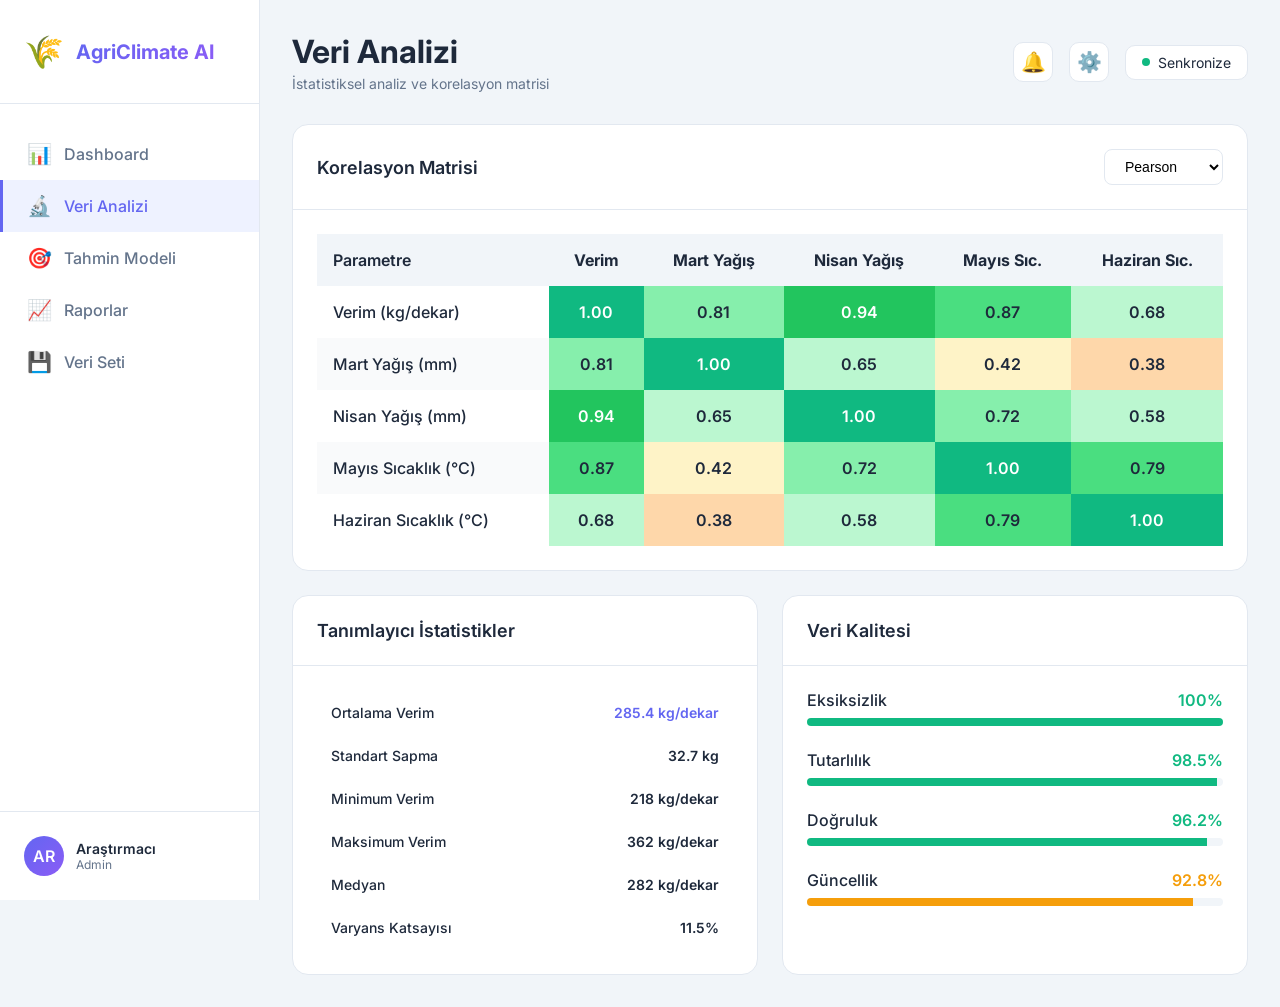
==== analysis.html @ 13684c62 "first commit" ====
<!DOCTYPE html>
<html lang="tr">
<head>
    <meta charset="UTF-8">
    <meta name="viewport" content="width=device-width, initial-scale=1.0">
    <title>Veri Analizi - AgriClimate AI</title>
    <link href="https://fonts.googleapis.com/css2?family=Inter:wght@300;400;500;600;700;800&display=swap" rel="stylesheet">
    <link rel="stylesheet" href="styles.css">
</head>
<body>
    <aside class="sidebar">
        <div class="logo-container">
            <div class="logo-icon">🌾</div>
            <div class="logo-text">AgriClimate AI</div>
        </div>
        
        <nav class="nav-menu">
            <a href="index.html" class="nav-item">
                <span class="nav-icon">📊</span>
                <span class="nav-text">Dashboard</span>
            </a>
            <a href="analysis.html" class="nav-item active">
                <span class="nav-icon">🔬</span>
                <span class="nav-text">Veri Analizi</span>
            </a>
            <a href="prediction.html" class="nav-item">
                <span class="nav-icon">🎯</span>
                <span class="nav-text">Tahmin Modeli</span>
            </a>
            <a href="reports.html" class="nav-item">
                <span class="nav-icon">📈</span>
                <span class="nav-text">Raporlar</span>
            </a>
            <a href="data.html" class="nav-item">
                <span class="nav-icon">💾</span>
                <span class="nav-text">Veri Seti</span>
            </a>
        </nav>
        
        <div class="sidebar-footer">
            <div class="user-info">
                <div class="user-avatar">AR</div>
                <div class="user-details">
                    <div class="user-name">Araştırmacı</div>
                    <div class="user-role">Admin</div>
                </div>
            </div>
        </div>
    </aside>

    <main class="main-content">
        <header class="top-bar">
            <div class="page-title">
                <h1>Veri Analizi</h1>
                <p class="page-subtitle">İstatistiksel analiz ve korelasyon matrisi</p>
            </div>
            <div class="top-actions">
                <button class="btn-icon">🔔</button>
                <button class="btn-icon">⚙️</button>
                <div class="sync-status">
                    <span class="status-dot"></span>
                    <span>Senkronize</span>
                </div>
            </div>
        </header>

        <div class="dashboard-grid">
            <section class="panel" style="grid-column: span 12;">
                <div class="panel-header">
                    <h2>Korelasyon Matrisi</h2>
                    <select class="select-small">
                        <option>Pearson</option>
                        <option>Spearman</option>
                        <option>Kendall</option>
                    </select>
                </div>
                <div class="panel-content">
                    <div style="overflow-x: auto;">
                        <table style="width: 100%; border-collapse: collapse;">
                            <thead>
                                <tr style="background: var(--light);">
                                    <th style="padding: 1rem; text-align: left; font-weight: 600;">Parametre</th>
                                    <th style="padding: 1rem; text-align: center;">Verim</th>
                                    <th style="padding: 1rem; text-align: center;">Mart Yağış</th>
                                    <th style="padding: 1rem; text-align: center;">Nisan Yağış</th>
                                    <th style="padding: 1rem; text-align: center;">Mayıs Sıc.</th>
                                    <th style="padding: 1rem; text-align: center;">Haziran Sıc.</th>
                                </tr>
                            </thead>
                            <tbody>
                                <tr>
                                    <td style="padding: 1rem; font-weight: 500;">Verim (kg/dekar)</td>
                                    <td style="padding: 1rem; text-align: center; background: #10b981; color: white; font-weight: 600;">1.00</td>
                                    <td style="padding: 1rem; text-align: center; background: #86efac; font-weight: 600;">0.81</td>
                                    <td style="padding: 1rem; text-align: center; background: #22c55e; color: white; font-weight: 600;">0.94</td>
                                    <td style="padding: 1rem; text-align: center; background: #4ade80; font-weight: 600;">0.87</td>
                                    <td style="padding: 1rem; text-align: center; background: #bbf7d0; font-weight: 600;">0.68</td>
                                </tr>
                                <tr style="background: #f9fafb;">
                                    <td style="padding: 1rem; font-weight: 500;">Mart Yağış (mm)</td>
                                    <td style="padding: 1rem; text-align: center; background: #86efac; font-weight: 600;">0.81</td>
                                    <td style="padding: 1rem; text-align: center; background: #10b981; color: white; font-weight: 600;">1.00</td>
                                    <td style="padding: 1rem; text-align: center; background: #bbf7d0; font-weight: 600;">0.65</td>
                                    <td style="padding: 1rem; text-align: center; background: #fef3c7; font-weight: 600;">0.42</td>
                                    <td style="padding: 1rem; text-align: center; background: #fed7aa; font-weight: 600;">0.38</td>
                                </tr>
                                <tr>
                                    <td style="padding: 1rem; font-weight: 500;">Nisan Yağış (mm)</td>
                                    <td style="padding: 1rem; text-align: center; background: #22c55e; color: white; font-weight: 600;">0.94</td>
                                    <td style="padding: 1rem; text-align: center; background: #bbf7d0; font-weight: 600;">0.65</td>
                                    <td style="padding: 1rem; text-align: center; background: #10b981; color: white; font-weight: 600;">1.00</td>
                                    <td style="padding: 1rem; text-align: center; background: #86efac; font-weight: 600;">0.72</td>
                                    <td style="padding: 1rem; text-align: center; background: #bbf7d0; font-weight: 600;">0.58</td>
                                </tr>
                                <tr style="background: #f9fafb;">
                                    <td style="padding: 1rem; font-weight: 500;">Mayıs Sıcaklık (°C)</td>
                                    <td style="padding: 1rem; text-align: center; background: #4ade80; font-weight: 600;">0.87</td>
                                    <td style="padding: 1rem; text-align: center; background: #fef3c7; font-weight: 600;">0.42</td>
                                    <td style="padding: 1rem; text-align: center; background: #86efac; font-weight: 600;">0.72</td>
                                    <td style="padding: 1rem; text-align: center; background: #10b981; color: white; font-weight: 600;">1.00</td>
                                    <td style="padding: 1rem; text-align: center; background: #4ade80; font-weight: 600;">0.79</td>
                                </tr>
                                <tr>
                                    <td style="padding: 1rem; font-weight: 500;">Haziran Sıcaklık (°C)</td>
                                    <td style="padding: 1rem; text-align: center; background: #bbf7d0; font-weight: 600;">0.68</td>
                                    <td style="padding: 1rem; text-align: center; background: #fed7aa; font-weight: 600;">0.38</td>
                                    <td style="padding: 1rem; text-align: center; background: #bbf7d0; font-weight: 600;">0.58</td>
                                    <td style="padding: 1rem; text-align: center; background: #4ade80; font-weight: 600;">0.79</td>
                                    <td style="padding: 1rem; text-align: center; background: #10b981; color: white; font-weight: 600;">1.00</td>
                                </tr>
                            </tbody>
                        </table>
                    </div>
                </div>
            </section>

            <section class="panel" style="grid-column: span 6;">
                <div class="panel-header">
                    <h2>Tanımlayıcı İstatistikler</h2>
                </div>
                <div class="panel-content">
                    <table style="width: 100%; font-size: 0.875rem;">
                        <tr style="border-bottom: 1px solid #e2e8f0;">
                            <td style="padding: 0.75rem; font-weight: 500;">Ortalama Verim</td>
                            <td style="padding: 0.75rem; text-align: right; color: var(--primary); font-weight: 600;">285.4 kg/dekar</td>
                        </tr>
                        <tr style="border-bottom: 1px solid #e2e8f0;">
                            <td style="padding: 0.75rem; font-weight: 500;">Standart Sapma</td>
                            <td style="padding: 0.75rem; text-align: right; font-weight: 600;">32.7 kg</td>
                        </tr>
                        <tr style="border-bottom: 1px solid #e2e8f0;">
                            <td style="padding: 0.75rem; font-weight: 500;">Minimum Verim</td>
                            <td style="padding: 0.75rem; text-align: right; font-weight: 600;">218 kg/dekar</td>
                        </tr>
                        <tr style="border-bottom: 1px solid #e2e8f0;">
                            <td style="padding: 0.75rem; font-weight: 500;">Maksimum Verim</td>
                            <td style="padding: 0.75rem; text-align: right; font-weight: 600;">362 kg/dekar</td>
                        </tr>
                        <tr style="border-bottom: 1px solid #e2e8f0;">
                            <td style="padding: 0.75rem; font-weight: 500;">Medyan</td>
                            <td style="padding: 0.75rem; text-align: right; font-weight: 600;">282 kg/dekar</td>
                        </tr>
                        <tr>
                            <td style="padding: 0.75rem; font-weight: 500;">Varyans Katsayısı</td>
                            <td style="padding: 0.75rem; text-align: right; font-weight: 600;">11.5%</td>
                        </tr>
                    </table>
                </div>
            </section>

            <section class="panel" style="grid-column: span 6;">
                <div class="panel-header">
                    <h2>Veri Kalitesi</h2>
                </div>
                <div class="panel-content">
                    <div style="margin-bottom: 1.5rem;">
                        <div style="display: flex; justify-content: space-between; margin-bottom: 0.5rem;">
                            <span style="font-weight: 500;">Eksiksizlik</span>
                            <span style="font-weight: 600; color: var(--success);">100%</span>
                        </div>
                        <div style="height: 8px; background: var(--light); border-radius: 4px; overflow: hidden;">
                            <div style="width: 100%; height: 100%; background: var(--success);"></div>
                        </div>
                    </div>
                    <div style="margin-bottom: 1.5rem;">
                        <div style="display: flex; justify-content: space-between; margin-bottom: 0.5rem;">
                            <span style="font-weight: 500;">Tutarlılık</span>
                            <span style="font-weight: 600; color: var(--success);">98.5%</span>
                        </div>
                        <div style="height: 8px; background: var(--light); border-radius: 4px; overflow: hidden;">
                            <div style="width: 98.5%; height: 100%; background: var(--success);"></div>
                        </div>
                    </div>
                    <div style="margin-bottom: 1.5rem;">
                        <div style="display: flex; justify-content: space-between; margin-bottom: 0.5rem;">
                            <span style="font-weight: 500;">Doğruluk</span>
                            <span style="font-weight: 600; color: var(--success);">96.2%</span>
                        </div>
                        <div style="height: 8px; background: var(--light); border-radius: 4px; overflow: hidden;">
                            <div style="width: 96.2%; height: 100%; background: var(--success);"></div>
                        </div>
                    </div>
                    <div>
                        <div style="display: flex; justify-content: space-between; margin-bottom: 0.5rem;">
                            <span style="font-weight: 500;">Güncellik</span>
                            <span style="font-weight: 600; color: var(--warning);">92.8%</span>
                        </div>
                        <div style="height: 8px; background: var(--light); border-radius: 4px; overflow: hidden;">
                            <div style="width: 92.8%; height: 100%; background: var(--warning);"></div>
                        </div>
                    </div>
                </div>
            </section>
        </div>
    </main>
</body>
</html>
---- styles.css ----
* {
    margin: 0;
    padding: 0;
    box-sizing: border-box;
}

:root {
    --primary: #6366f1;
    --primary-dark: #4f46e5;
    --success: #10b981;
    --warning: #f59e0b;
    --danger: #ef4444;
    --info: #3b82f6;
    --dark: #1e293b;
    --gray: #64748b;
    --light: #f1f5f9;
    --white: #ffffff;
    --sidebar-width: 260px;
}

body {
    font-family: 'Inter', sans-serif;
    background: var(--light);
    color: var(--dark);
    display: flex;
    min-height: 100vh;
}

/* Sidebar */
.sidebar {
    width: var(--sidebar-width);
    background: var(--white);
    border-right: 1px solid #e2e8f0;
    display: flex;
    flex-direction: column;
    position: fixed;
    height: 100vh;
    z-index: 100;
}

.logo-container {
    padding: 2rem 1.5rem;
    display: flex;
    align-items: center;
    gap: 0.75rem;
    border-bottom: 1px solid #e2e8f0;
}

.logo-icon {
    font-size: 2rem;
}

.logo-text {
    font-size: 1.25rem;
    font-weight: 700;
    background: linear-gradient(135deg, var(--primary), #8b5cf6);
    -webkit-background-clip: text;
    -webkit-text-fill-color: transparent;
}

.nav-menu {
    flex: 1;
    padding: 1.5rem 0;
}

.nav-item {
    display: flex;
    align-items: center;
    gap: 0.75rem;
    padding: 0.875rem 1.5rem;
    color: var(--gray);
    text-decoration: none;
    transition: all 0.2s;
    font-weight: 500;
    border-left: 3px solid transparent;
}

.nav-item:hover {
    background: var(--light);
    color: var(--primary);
}

.nav-item.active {
    background: #eef2ff;
    color: var(--primary);
    border-left-color: var(--primary);
}

.nav-icon {
    font-size: 1.25rem;
}

.sidebar-footer {
    padding: 1.5rem;
    border-top: 1px solid #e2e8f0;
}

.user-info {
    display: flex;
    align-items: center;
    gap: 0.75rem;
}

.user-avatar {
    width: 40px;
    height: 40px;
    border-radius: 50%;
    background: linear-gradient(135deg, var(--primary), #8b5cf6);
    display: flex;
    align-items: center;
    justify-content: center;
    color: white;
    font-weight: 600;
}

.user-details {
    flex: 1;
}

.user-name {
    font-weight: 600;
    font-size: 0.875rem;
}

.user-role {
    font-size: 0.75rem;
    color: var(--gray);
}

/* Main Content */
.main-content {
    flex: 1;
    margin-left: var(--sidebar-width);
    padding: 2rem;
}

/* Top Bar */
.top-bar {
    display: flex;
    justify-content: space-between;
    align-items: center;
    margin-bottom: 2rem;
}

.page-title h1 {
    font-size: 2rem;
    font-weight: 700;
    margin-bottom: 0.25rem;
}

.page-subtitle {
    color: var(--gray);
    font-size: 0.875rem;
}

.top-actions {
    display: flex;
    align-items: center;
    gap: 1rem;
}

.btn-icon {
    width: 40px;
    height: 40px;
    border-radius: 10px;
    border: 1px solid #e2e8f0;
    background: white;
    cursor: pointer;
    font-size: 1.25rem;
    transition: all 0.2s;
    position: relative;
}

.btn-icon:hover {
    background: var(--light);
    transform: translateY(-2px);
}

.notification-badge {
    position: absolute;
    top: -5px;
    right: -5px;
    background: var(--danger);
    color: white;
    font-size: 0.625rem;
    padding: 0.125rem 0.375rem;
    border-radius: 10px;
    font-weight: 600;
}

.sync-status {
    display: flex;
    align-items: center;
    gap: 0.5rem;
    padding: 0.5rem 1rem;
    background: white;
    border-radius: 10px;
    border: 1px solid #e2e8f0;
    font-size: 0.875rem;
}

.status-dot {
    width: 8px;
    height: 8px;
    border-radius: 50%;
    background: var(--success);
    animation: pulse 2s infinite;
}

@keyframes pulse {
    0%, 100% { opacity: 1; }
    50% { opacity: 0.5; }
}

/* Stats Grid */
.stats-grid {
    display: grid;
    grid-template-columns: repeat(auto-fit, minmax(250px, 1fr));
    gap: 1.5rem;
    margin-bottom: 2rem;
}

.stat-card {
    background: white;
    padding: 1.5rem;
    border-radius: 16px;
    border: 1px solid #e2e8f0;
    transition: all 0.3s;
}

.stat-card:hover {
    transform: translateY(-4px);
    box-shadow: 0 12px 24px rgba(0,0,0,0.1);
}

.stat-header {
    display: flex;
    justify-content: space-between;
    align-items: center;
    margin-bottom: 1rem;
}

.stat-icon {
    font-size: 2rem;
}

.stat-trend {
    font-size: 0.875rem;
    font-weight: 600;
    padding: 0.25rem 0.5rem;
    border-radius: 6px;
}

.stat-trend.up {
    background: #d1fae5;
    color: var(--success);
}

.stat-trend.down {
    background: #fee2e2;
    color: var(--danger);
}

.stat-value {
    font-size: 2.5rem;
    font-weight: 700;
    margin-bottom: 0.5rem;
}

.stat-card.primary .stat-value { color: var(--primary); }
.stat-card.success .stat-value { color: var(--success); }
.stat-card.warning .stat-value { color: var(--warning); }
.stat-card.info .stat-value { color: var(--info); }

.stat-label {
    color: var(--gray);
    font-size: 0.875rem;
    margin-bottom: 0.75rem;
}

.stat-footer {
    padding-top: 0.75rem;
    border-top: 1px solid #e2e8f0;
}

.stat-detail {
    font-size: 0.75rem;
    color: var(--gray);
}

/* Dashboard Grid */
.dashboard-grid {
    display: grid;
    grid-template-columns: repeat(12, 1fr);
    gap: 1.5rem;
}

.panel {
    background: white;
    border-radius: 16px;
    border: 1px solid #e2e8f0;
    overflow: hidden;
}

.panel-header {
    padding: 1.5rem;
    border-bottom: 1px solid #e2e8f0;
    display: flex;
    justify-content: space-between;
    align-items: center;
}

.panel-header h2 {
    font-size: 1.125rem;
    font-weight: 600;
}

.panel-content {
    padding: 1.5rem;
}

.live-prediction {
    grid-column: span 8;
}

.feature-importance {
    grid-column: span 4;
}

.time-series {
    grid-column: span 8;
}

.activity-log {
    grid-column: span 4;
}

/* Live Prediction */
.prediction-display {
    display: grid;
    grid-template-columns: 1fr auto;
    gap: 2rem;
    margin-bottom: 2rem;
    padding: 2rem;
    background: linear-gradient(135deg, #667eea 0%, #764ba2 100%);
    border-radius: 12px;
    color: white;
}

.prediction-main {
    text-align: center;
}

.prediction-label {
    font-size: 0.875rem;
    opacity: 0.9;
    margin-bottom: 1rem;
}

.prediction-value {
    font-size: 5rem;
    font-weight: 800;
    line-height: 1;
    transition: all 0.3s;
}

.prediction-unit {
    font-size: 1.25rem;
    opacity: 0.9;
    margin-top: 0.5rem;
}

.prediction-confidence {
    display: flex;
    flex-direction: column;
    align-items: center;
    gap: 0.5rem;
}

.confidence-circle {
    position: relative;
    width: 120px;
    height: 120px;
}

.confidence-circle svg {
    transform: rotate(-90deg);
}

.confidence-bg {
    fill: none;
    stroke: rgba(255,255,255,0.2);
    stroke-width: 8;
}

.confidence-fill {
    fill: none;
    stroke: white;
    stroke-width: 8;
    stroke-linecap: round;
    transition: stroke-dashoffset 0.5s;
}

.confidence-text {
    position: absolute;
    top: 50%;
    left: 50%;
    transform: translate(-50%, -50%);
    font-size: 2rem;
    font-weight: 700;
}

.confidence-label {
    font-size: 0.875rem;
    opacity: 0.9;
}

.parameters-grid {
    display: grid;
    grid-template-columns: repeat(2, 1fr);
    gap: 1.5rem;
}

.param-item label {
    display: block;
    font-weight: 500;
    margin-bottom: 0.75rem;
    color: var(--dark);
}

.param-item input[type="range"] {
    width: 100%;
    height: 6px;
    border-radius: 3px;
    background: #e2e8f0;
    outline: none;
    -webkit-appearance: none;
}

.param-item input[type="range"]::-webkit-slider-thumb {
    -webkit-appearance: none;
    width: 18px;
    height: 18px;
    border-radius: 50%;
    background: var(--primary);
    cursor: pointer;
    transition: all 0.2s;
}

.param-item input[type="range"]::-webkit-slider-thumb:hover {
    transform: scale(1.2);
}

.param-item input[type="range"]::-moz-range-thumb {
    width: 18px;
    height: 18px;
    border-radius: 50%;
    background: var(--primary);
    cursor: pointer;
    border: none;
}

.param-value {
    display: inline-block;
    margin-top: 0.5rem;
    font-weight: 600;
    color: var(--primary);
}

/* Feature Importance */
.importance-list {
    display: flex;
    flex-direction: column;
    gap: 1.5rem;
}

.importance-item {
    display: grid;
    grid-template-columns: auto 1fr auto;
    gap: 1rem;
    align-items: center;
}

.importance-info {
    display: flex;
    align-items: center;
    gap: 0.75rem;
}

.importance-rank {
    width: 32px;
    height: 32px;
    border-radius: 8px;
    background: var(--light);
    display: flex;
    align-items: center;
    justify-content: center;
    font-weight: 700;
    color: var(--primary);
}

.importance-name {
    font-weight: 500;
    font-size: 0.875rem;
}

.importance-bar-container {
    height: 8px;
    background: var(--light);
    border-radius: 4px;
    overflow: hidden;
}

.importance-bar {
    height: 100%;
    background: linear-gradient(90deg, var(--primary), #8b5cf6);
    border-radius: 4px;
    transition: width 0.5s ease;
}

.importance-score {
    font-weight: 700;
    color: var(--primary);
    font-size: 0.875rem;
}

/* Activity Log */
.activity-list {
    display: flex;
    flex-direction: column;
    gap: 1rem;
}

.activity-item {
    display: flex;
    gap: 1rem;
    padding: 1rem;
    border-radius: 10px;
    background: var(--light);
    transition: all 0.2s;
}

.activity-item:hover {
    background: #e2e8f0;
}

.activity-icon {
    width: 40px;
    height: 40px;
    border-radius: 10px;
    display: flex;
    align-items: center;
    justify-content: center;
    font-size: 1.25rem;
}

.activity-icon.success { background: #d1fae5; }
.activity-icon.info { background: #dbeafe; }
.activity-icon.warning { background: #fef3c7; }

.activity-title {
    font-weight: 500;
    font-size: 0.875rem;
    margin-bottom: 0.25rem;
}

.activity-time {
    font-size: 0.75rem;
    color: var(--gray);
}

/* Buttons */
.btn-small {
    padding: 0.5rem 1rem;
    border-radius: 8px;
    border: 1px solid #e2e8f0;
    background: white;
    font-weight: 500;
    font-size: 0.875rem;
    cursor: pointer;
    transition: all 0.2s;
}

.btn-small:hover {
    background: var(--light);
}

.btn-text {
    background: none;
    border: none;
    color: var(--primary);
    font-weight: 500;
    font-size: 0.875rem;
    cursor: pointer;
}

.select-small {
    padding: 0.5rem 1rem;
    border-radius: 8px;
    border: 1px solid #e2e8f0;
    background: white;
    font-weight: 500;
    font-size: 0.875rem;
    cursor: pointer;
}

.panel-actions {
    display: flex;
    gap: 0.5rem;
}

/* Chart */
.chart-container {
    height: 300px;
    background: var(--light);
    border-radius: 10px;
    display: flex;
    align-items: center;
    justify-content: center;
    color: var(--gray);
}

.chart-legend {
    display: flex;
    gap: 1.5rem;
}

.legend-item {
    display: flex;
    align-items: center;
    gap: 0.5rem;
    font-size: 0.875rem;
}

.legend-dot {
    width: 12px;
    height: 12px;
    border-radius: 50%;
}

.legend-dot.actual { background: var(--primary); }
.legend-dot.predicted { background: var(--success); }

/* Responsive */
@media (max-width: 1200px) {
    .live-prediction,
    .time-series {
        grid-column: span 12;
    }
    
    .feature-importance,
    .activity-log {
        grid-column: span 6;
    }
}

@media (max-width: 768px) {
    .sidebar {
        transform: translateX(-100%);
    }
    
    .main-content {
        margin-left: 0;
    }
    
    .stats-grid {
        grid-template-columns: 1fr;
    }
    
    .parameters-grid {
        grid-template-columns: 1fr;
    }
    
    .feature-importance,
    .activity-log {
        grid-column: span 12;
    }
}
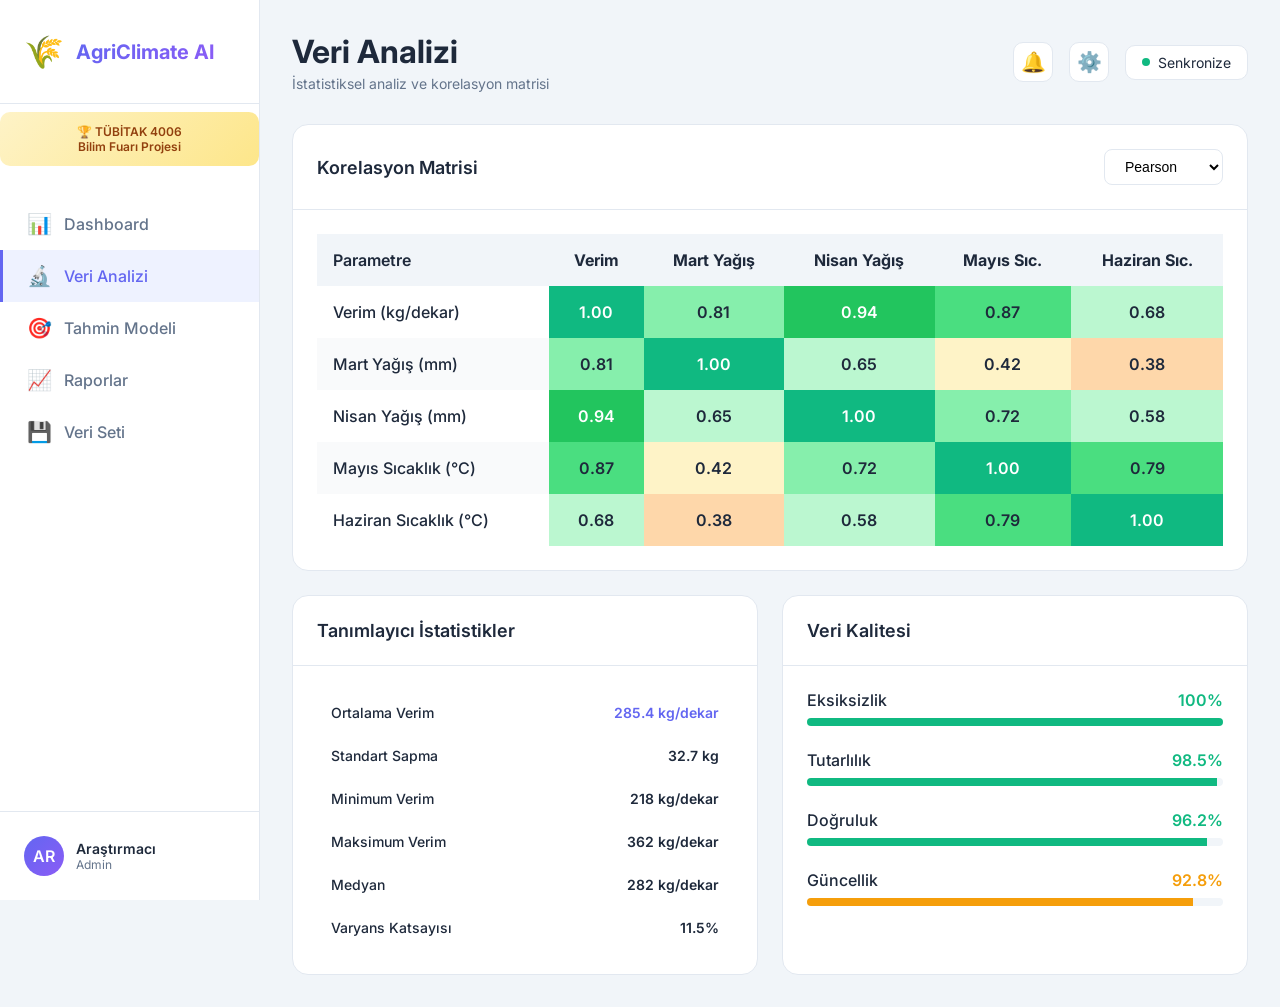
==== commit 2484d932: "first commit" ====
--- a/analysis.html
+++ b/analysis.html
@@ -14,6 +14,10 @@
             <div class="logo-text">AgriClimate AI</div>
         </div>
         
+        <div style="padding: 0.75rem 1.5rem; margin: 0.5rem 0; background: linear-gradient(135deg, #fef3c7, #fde68a); border-radius: 10px; font-size: 0.75rem; text-align: center; font-weight: 600; color: #92400e;">
+            🏆 TÜBİTAK 4006<br>Bilim Fuarı Projesi
+        </div>
+        
         <nav class="nav-menu">
             <a href="index.html" class="nav-item">
                 <span class="nav-icon">📊</span>
@@ -55,8 +59,8 @@
                 <p class="page-subtitle">İstatistiksel analiz ve korelasyon matrisi</p>
             </div>
             <div class="top-actions">
-                <button class="btn-icon">🔔</button>
-                <button class="btn-icon">⚙️</button>
+                <button class="btn-icon" onclick="alert('Bildirimler\n\n🔔 Model eğitimi tamamlandı (2 dk önce)\n📥 Yeni veri seti yüklendi (15 dk önce)\n⚠️ Anomali tespit edildi (1 saat önce)')">🔔</button>
+                <button class="btn-icon" onclick="alert('Sistem Ayarları\n\n• Model Parametreleri\n• Veri Kaynakları\n• Bildirim Tercihleri\n• Dışa Aktarım Ayarları\n• Kullanıcı Profili')">⚙️</button>
                 <div class="sync-status">
                     <span class="status-dot"></span>
                     <span>Senkronize</span>
@@ -213,5 +217,7 @@
             </section>
         </div>
     </main>
+
+    <script src="script.js"></script>
 </body>
 </html>
